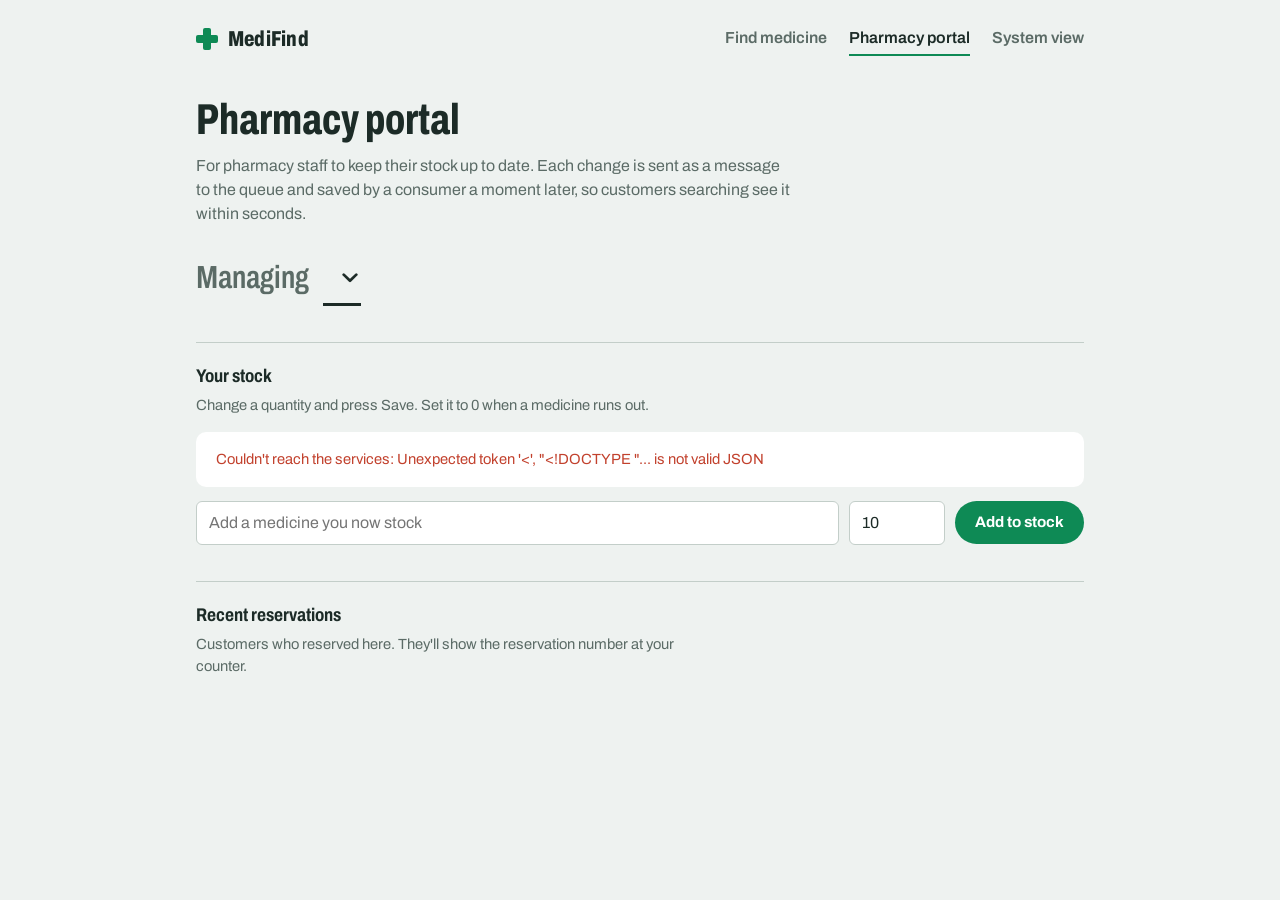
==== frontend/site/pharmacy.html @ 5e0a7fa0 "add pharmacy portal and system view" ====
<!doctype html>
<html lang="en">
<head>
<meta charset="utf-8">
<meta name="viewport" content="width=device-width, initial-scale=1">
<title>MediFind pharmacy portal</title>
<link rel="stylesheet" href="assets/style.css">
</head>
<body>
<div class="wrap">
  <header class="top">
    <a class="brand" href="/"><span class="cross" aria-hidden="true"></span>MediFind</a>
    <nav aria-label="Pages">
      <a href="/">Find medicine</a>
      <a href="pharmacy.html" aria-current="page">Pharmacy portal</a>
      <a href="system.html">System view</a>
    </nav>
  </header>

  <main>
    <div class="page-head">
      <h1>Pharmacy portal</h1>
      <p>For pharmacy staff to keep their stock up to date. Each change is sent as a message to the
         queue and saved by a consumer a moment later, so customers searching see it within seconds.</p>
    </div>

    <div class="picker">
      <label for="pharmacy">Managing</label>
      <select id="pharmacy"></select>
    </div>

    <section class="panel" aria-labelledby="s-title">
      <h2 id="s-title">Your stock</h2>
      <p>Change a quantity and press Save. Set it to 0 when a medicine runs out.</p>
      <ul class="shelf" id="shelf"></ul>
      <form class="add-row" id="add">
        <input type="text" id="new-med" placeholder="Add a medicine you now stock" minlength="2" maxlength="100" required
               aria-label="New medicine name">
        <input type="number" id="new-qty" min="0" max="100000" value="10" required aria-label="Quantity">
        <button class="btn" type="submit">Add to stock</button>
      </form>
      <p class="hint" id="add-status" hidden></p>
    </section>

    <section class="panel" aria-labelledby="b-title" style="margin-bottom: 56px">
      <h2 id="b-title">Recent reservations</h2>
      <p>Customers who reserved here. They'll show the reservation number at your counter.</p>
      <ul class="bookings" id="bookings"></ul>
    </section>
  </main>
</div>

<script>
  const $ = (id) => document.getElementById(id);
  const esc = (s) => String(s).replace(/[&<>"']/g, c => ({"&":"&amp;","<":"&lt;",">":"&gt;",'"':"&quot;","'":"&#39;"}[c]));
  const sleep = (ms) => new Promise(r => setTimeout(r, ms));
  const getJSON = async (url) => {
    const res = await fetch(url);
    const data = await res.json();
    if (!res.ok) throw new Error(data.detail || res.statusText);
    return data;
  };
  const pharmacyId = () => +$("pharmacy").value;

  function timeAgo(iso) {
    const secs = Math.max(0, Math.round((Date.now() - new Date(iso + (iso.endsWith("Z") || iso.includes("+") ? "" : "Z")).getTime()) / 1000));
    if (secs < 5) return "just now";
    if (secs < 60) return `${secs} s ago`;
    if (secs < 3600) return `${Math.floor(secs / 60)} min ago`;
    if (secs < 86400) return `${Math.floor(secs / 3600)} h ago`;
    return `${Math.floor(secs / 86400)} days ago`;
  }

  async function loadPharmacies() {
    const list = await getJSON("/inventory/pharmacies");
    $("pharmacy").innerHTML = list.map(p => `<option value="${p.id}">${esc(p.name)}, ${esc(p.area)}</option>`).join("");
    const fromUrl = new URLSearchParams(location.search).get("id");
    if (fromUrl && list.some(p => p.id === +fromUrl)) $("pharmacy").value = fromUrl;
  }

  // ---------------------------------------------------------- stock list
  async function loadStock() {
    try {
      const { stock } = await getJSON(`/inventory/pharmacies/${pharmacyId()}/stock`);
      $("shelf").innerHTML = stock.map(s => `
        <li data-med="${esc(s.medicine)}" data-updated="${esc(s.updated_at)}">
          <div class="med">${esc(s.medicine)}<small>${s.quantity === 0 ? "Sold out. " : ""}Updated ${timeAgo(s.updated_at)}</small></div>
          <div class="qty"><input type="number" min="0" max="100000" value="${s.quantity}"
               aria-label="Quantity of ${esc(s.medicine)}"></div>
          <button class="reserve save" type="button">Save</button>
        </li>`).join("");
    } catch (e) {
      $("shelf").innerHTML = `<li><span class="error">Couldn't load stock: ${esc(e.message)}</span></li>`;
    }
  }

  async function send(medicine, quantity) {
    const res = await fetch("/pharmacy/stock", { method: "POST", headers: { "Content-Type": "application/json" },
      body: JSON.stringify({ pharmacy_id: pharmacyId(), medicine, quantity }) });
    const data = await res.json();
    if (!res.ok) throw new Error(data.detail || res.statusText);
    return data;
  }

  // Wait until a consumer has saved our update, so staff can see the
  // asynchronous path: accepted -> waiting in queue -> saved.
  async function waitUntilSaved(pid, medicine, quantity, previousUpdate, onWait) {
    const started = performance.now();
    while (performance.now() - started < 5 * 60 * 1000) {
      const { stock } = await getJSON(`/inventory/pharmacies/${pid}/stock`);
      const row = stock.find(s => s.medicine.toLowerCase() === medicine.toLowerCase());
      if (row && row.quantity === quantity && row.updated_at !== previousUpdate) {
        return { took: (performance.now() - started) / 1000, updated: row.updated_at };
      }
      onWait((performance.now() - started) / 1000);
      await sleep(400);
    }
    throw new Error("still not saved after 5 minutes");
  }

  $("shelf").addEventListener("click", async (e) => {
    const btn = e.target.closest("button.save");
    if (!btn) return;
    const li = btn.closest("li");
    const note = li.querySelector("small");
    const quantity = parseInt(li.querySelector("input").value, 10);
    if (!(quantity >= 0)) { note.textContent = "Enter a quantity of 0 or more."; return; }
    const pid = pharmacyId();
    btn.disabled = true;
    try {
      await send(li.dataset.med, quantity);
      note.className = "waiting";
      note.textContent = "Sent. Waiting in the queue for a consumer…";
      const { took, updated } = await waitUntilSaved(pid, li.dataset.med, quantity, li.dataset.updated, (s) => {
        if (s > 3) note.textContent = `Waiting in the queue for ${Math.round(s)} s. Are the consumers running?`;
      });
      note.className = "saved";
      note.textContent = `Saved by a consumer ${took < 0.1 ? "within 0.1 s" : `${took.toFixed(1)} s after you sent it`}. ` +
                         `Customers see ${quantity} now.`;
      li.dataset.updated = updated;
      li.classList.remove("changed"); void li.offsetWidth; li.classList.add("changed");
    } catch (err) {
      note.className = "";
      note.textContent = `Not saved: ${err.message}`;
    } finally {
      btn.disabled = false;
    }
  });

  $("add").addEventListener("submit", async (e) => {
    e.preventDefault();
    const medicine = $("new-med").value.trim();
    const quantity = parseInt($("new-qty").value, 10);
    const status = $("add-status");
    status.hidden = false;
    status.className = "hint";
    try {
      await send(medicine, quantity);
      status.textContent = `Sent ${medicine}. Waiting for a consumer to save it…`;
      const { took } = await waitUntilSaved(pharmacyId(), medicine, quantity, null, () => {});
      status.textContent = `${medicine} added. A consumer saved it ${took < 0.1 ? "within 0.1 s" : `${took.toFixed(1)} s after you sent it`}.`;
      $("new-med").value = "";
      await loadStock();
    } catch (err) {
      status.className = "hint error";
      status.textContent = `Couldn't add ${medicine}: ${err.message}`;
    }
  });

  // ---------------------------------------------------------- reservations
  async function loadBookings() {
    try {
      const { reservations } = await getJSON(`/inventory/pharmacies/${pharmacyId()}/reservations`);
      $("bookings").innerHTML = reservations.length
        ? reservations.map(r => `<li><strong>R-${r.id}</strong>: ${r.quantity} ${r.quantity === 1 ? "strip" : "strips"} of
            ${esc(r.medicine)} <span>for ${esc(r.customer)}, ${timeAgo(r.created_at)}</span></li>`).join("")
        : `<li class="hint">No reservations yet. They appear here when customers press Reserve on the Find medicine page.</li>`;
    } catch (e) {
      $("bookings").innerHTML = `<li class="error">Couldn't load reservations: ${esc(e.message)}</li>`;
    }
  }

  $("pharmacy").addEventListener("change", () => {
    history.replaceState(null, "", `?id=${pharmacyId()}`);
    $("add-status").hidden = true;
    loadStock(); loadBookings();
  });

  (async () => {
    try {
      await loadPharmacies();
      await Promise.all([loadStock(), loadBookings()]);
    } catch (e) {
      $("shelf").innerHTML = `<li><span class="error">Couldn't reach the services: ${esc(e.message)}</span></li>`;
    }
    setInterval(() => { if (!document.hidden) loadBookings(); }, 5000);
  })();
</script>
</body>
</html>
---- frontend/site/assets/style.css ----
/* MediFind shared stylesheet, used by all three pages. */

/* Archivo (SIL Open Font License, see fonts/OFL-LICENSE.txt), bundled so the
   app looks the same without internet access. One variable file covers all
   widths (condensed headings) and weights. */
@font-face {
  font-family: "Archivo";
  src: url("../fonts/archivo.woff2") format("woff2");
  font-weight: 100 900;
  font-stretch: 62% 125%;
  font-display: swap;
}
:root {
  --paper: #eef2f0;       /* cool clinical paper */
  --sheet: #ffffff;
  --ink: #1c2b27;         /* deep green ink */
  --muted: #5b6b66;
  --rule: #c3cec9;
  --cross: #0e8a55;       /* pharmacy-sign green */
  --cross-dark: #0a6b42;
  --cross-soft: #dcefe5;
  --foil: #dde3e5;        /* blister foil */
  --foil-edge: #b6c0c3;
  --pocket-empty: #c9d1d4;
  --low: #c2412d;
  --low-soft: #fbe7e3;
  --font: "Archivo", "Arial Narrow", Arial, sans-serif;
}
* { box-sizing: border-box; }
html { -webkit-text-size-adjust: 100%; }
body { margin: 0; background: var(--paper); color: var(--ink); font-family: var(--font);
       font-size: 16px; line-height: 1.5; font-variation-settings: "wdth" 100; }
.wrap { max-width: 920px; margin: 0 auto; padding: 0 16px; }
:focus-visible { outline: 3px solid var(--cross); outline-offset: 2px; border-radius: 4px; }

/* ---------- header ---------- */
.top { display: flex; align-items: center; justify-content: space-between; gap: 16px;
       padding: 22px 0 0; flex-wrap: wrap; }
.brand { display: flex; align-items: center; gap: 10px; font-size: 1.35rem; font-weight: 800;
         font-variation-settings: "wdth" 75; letter-spacing: .01em; color: var(--ink); text-decoration: none; }
.cross { position: relative; width: 22px; height: 22px; flex: none; }
.cross::before, .cross::after { content: ""; position: absolute; background: var(--cross); border-radius: 2px; }
.cross::before { left: 7px; top: 0; width: 8px; height: 22px; }
.cross::after { top: 7px; left: 0; width: 22px; height: 8px; }
.top p { margin: 0; color: var(--muted); font-size: .95rem; }

/* ---------- the question ---------- */
.ask { margin: 44px 0 0; font-size: clamp(1.7rem, 4.6vw, 2.9rem); line-height: 1.15;
       font-weight: 700; font-variation-settings: "wdth" 72; }
.ask .line { display: flex; align-items: baseline; flex-wrap: wrap; gap: .25em .4em; }
.ask .line + .line { margin-top: .2em; }
.ask label { color: var(--muted); font-weight: 600; }
.ask input, .ask select {
  font: inherit; font-variation-settings: inherit; color: var(--ink); background: transparent;
  border: 0; border-bottom: 3px solid var(--ink); border-radius: 0; padding: 0 .1em .04em; min-width: 0;
}
.ask input { flex: 1 1 8em; }
.ask input::placeholder { color: #9aa8a3; }
.ask select { appearance: none; -webkit-appearance: none; cursor: pointer; padding-right: 1.1em;
  background: url("data:image/svg+xml,%3Csvg xmlns='http://www.w3.org/2000/svg' viewBox='0 0 14 9'%3E%3Cpath d='M1.5 1.5 7 7l5.5-5.5' fill='none' stroke='%231c2b27' stroke-width='2.4' stroke-linecap='round' stroke-linejoin='round'/%3E%3C/svg%3E")
              right .1em center / .5em auto no-repeat; }
.ask select option { font-size: 1rem; }
.ask input:focus-visible, .ask select:focus-visible { outline: none; border-bottom-color: var(--cross); }
.find { font: inherit; font-size: 1rem; font-weight: 700; font-variation-settings: "wdth" 90;
        background: var(--cross); color: #fff; border: 0; border-radius: 999px; padding: 12px 26px;
        cursor: pointer; margin-left: auto; align-self: center; }
.find:hover { background: var(--cross-dark); }

.live { display: inline-flex; align-items: center; gap: 10px; margin-top: 22px; color: var(--muted);
        font-size: .95rem; cursor: pointer; user-select: none; }
.live input { position: absolute; opacity: 0; width: 1px; height: 1px; }
.switch { width: 38px; height: 22px; border-radius: 999px; background: var(--rule); position: relative; transition: background .2s; flex: none; }
.switch::after { content: ""; position: absolute; top: 3px; left: 3px; width: 16px; height: 16px; border-radius: 50%;
                 background: #fff; transition: transform .2s; }
.live input:checked + .switch { background: var(--cross); }
.live input:checked + .switch::after { transform: translateX(16px); }
.live input:focus-visible + .switch { outline: 3px solid var(--cross); outline-offset: 2px; }

/* ---------- status + receipt ---------- */
.status { margin: 40px 0 0; min-height: 1.5em; }
.status b { font-weight: 700; }
.status .how { display: block; color: var(--muted); font-size: .88rem; margin-top: 2px; }
.receipt { display: none; margin-top: 18px; background: var(--sheet); border-left: 5px solid var(--cross);
           padding: 14px 16px; border-radius: 0 6px 6px 0; }
.receipt.show { display: block; }
.receipt.bad { border-left-color: var(--low); background: var(--low-soft); }
.receipt strong { display: block; font-size: 1.05rem; }
.receipt span { color: var(--muted); font-size: .9rem; }

/* ---------- results: strips separated by perforations ---------- */
.results { list-style: none; margin: 18px 0 0; padding: 4px 20px; background: var(--sheet); border-radius: 10px; }
.results:empty { display: none; }
.row { display: grid; grid-template-columns: minmax(0, 1fr) auto auto; align-items: center; gap: 10px 22px;
       padding: 18px 0; }
.row + .row { border-top: 2px dashed var(--rule); }
/* a pharmacy whose stock changed since the last refresh flashes briefly */
.row.changed { animation: changed 2.4s ease-out; }
@keyframes changed {
  0%, 35% { background: #fff4cf; box-shadow: -20px 0 0 #fff4cf, 20px 0 0 #fff4cf; }
  100% { background: transparent; box-shadow: -20px 0 0 transparent, 20px 0 0 transparent; }
}
.who h3 { margin: 0; font-size: 1.15rem; font-weight: 700; font-variation-settings: "wdth" 80; line-height: 1.25; }
.who p { margin: 2px 0 0; color: var(--muted); font-size: .9rem; }
.stock { display: flex; align-items: center; gap: 12px; }
.count { font-size: .92rem; font-variant-numeric: tabular-nums; white-space: nowrap; min-width: 4.6em; }
.count.low { color: var(--low); font-weight: 700; }

.blister { display: grid; grid-template-columns: repeat(5, 18px); gap: 5px 6px; padding: 7px 8px;
           background: var(--foil); border: 1px solid var(--foil-edge); border-radius: 6px; }
.pocket { width: 18px; height: 18px; border-radius: 50%; background: var(--pocket-empty);
          box-shadow: inset 0 1px 2px rgba(28, 43, 39, .25); position: relative; }
.pocket.full { background: #fff; box-shadow: 0 1px 1.5px rgba(28, 43, 39, .35), inset 0 -2px 0 #e6ebec; }
.pocket.full::after { content: ""; position: absolute; left: 4px; right: 4px; top: 8px; height: 1.5px;
                      background: #d3dadc; border-radius: 1px; }   /* score line on the tablet */
.pocket.pop { animation: pop .45s ease-in forwards; }
@keyframes pop {
  30% { transform: translateY(-4px) scale(1.15); }
  100% { transform: translateY(-22px) scale(.6); opacity: 0; }
}

.reserve { font: inherit; font-size: .92rem; font-weight: 700; color: var(--cross-dark); background: var(--cross-soft);
           border: 0; border-radius: 999px; padding: 9px 16px; cursor: pointer; white-space: nowrap; }
.reserve:hover { background: #c9e7d7; }
.reserve:disabled { opacity: .55; cursor: progress; }

.hint { margin: 18px 0 0; color: var(--muted); max-width: 60ch; }
.hint.error { color: var(--low); }

/* ---------- coordinator nodes ---------- */
.system { margin: 64px 0 48px; padding-top: 22px; border-top: 1px solid var(--rule); }
.system h2 { margin: 0; font-size: 1.15rem; font-weight: 700; font-variation-settings: "wdth" 80; }
.system > p { margin: 4px 0 0; color: var(--muted); font-size: .92rem; max-width: 64ch; }
.nodes { display: grid; grid-template-columns: repeat(3, 1fr); margin-top: 18px; }
.node { padding: 4px 18px; }
.node + .node { border-left: 1px solid var(--rule); }
.node:first-child { padding-left: 0; }
.node .num { font-size: 2.6rem; line-height: 1; font-weight: 800; font-variation-settings: "wdth" 62;
             font-variant-numeric: tabular-nums; }
.node .role { display: flex; align-items: center; gap: 8px; margin-top: 6px; font-weight: 700; }
.node .detail { color: var(--muted); font-size: .88rem; margin-top: 2px; }
.dot { width: 9px; height: 9px; border-radius: 50%; background: var(--rule); flex: none; }
.node.leader .num, .node.leader .role { color: var(--cross-dark); }
.node.leader .dot { background: var(--cross); animation: beacon 2s ease-out infinite; }
.node.follower .dot { background: var(--ink); }
.node.down { color: #97a5a0; }
.node.down .num { text-decoration: line-through; text-decoration-thickness: 3px; }
@keyframes beacon {
  0% { box-shadow: 0 0 0 0 rgba(14, 138, 85, .55); }
  70%, 100% { box-shadow: 0 0 0 10px rgba(14, 138, 85, 0); }
}

@media (max-width: 640px) {
  .ask { margin-top: 32px; }
  .ask .line { display: grid; grid-template-columns: 1fr; gap: .1em; }
  .find { margin: 18px 0 0; width: 100%; padding: 14px; }
  .results { padding: 2px 16px; }
  .row { grid-template-columns: 1fr auto; }
  .who { grid-column: 1 / -1; }
  .nodes { grid-template-columns: 1fr; }
  .node, .node:first-child { padding: 12px 0; display: grid; grid-template-columns: 3.2rem 1fr; column-gap: 12px; }
  .node .num { grid-row: span 3; }
  .node .role { margin-top: 0; }
  .node + .node { border-left: 0; border-top: 1px solid var(--rule); }
}
@media (prefers-reduced-motion: reduce) {
  .node.leader .dot, .pocket.pop { animation: none; }
  .row.changed { animation: none; background: #fff4cf; }
  .switch, .switch::after { transition: none; }
}

/* ======================================================================
   Navigation between the three pages
   ====================================================================== */
.top nav { display: flex; flex-wrap: wrap; gap: 4px 22px; }
.top nav a { color: var(--muted); text-decoration: none; font-weight: 600; padding: 4px 0;
             border-bottom: 2px solid transparent; }
.top nav a:hover { color: var(--ink); }
.top nav a[aria-current="page"] { color: var(--ink); border-bottom-color: var(--cross); }

/* Page heading for the pharmacy portal and system view */
.page-head { margin: 40px 0 0; max-width: 66ch; }
.page-head h1 { margin: 0; font-size: clamp(1.9rem, 4.4vw, 2.7rem); line-height: 1.1; font-weight: 750;
                font-variation-settings: "wdth" 72; }
.page-head p { margin: 10px 0 0; color: var(--muted); }

/* Shared section style: a rule above, short heading, one-line explanation */
.panel { margin-top: 36px; padding-top: 20px; border-top: 1px solid var(--rule); }
.panel h2 { margin: 0; font-size: 1.15rem; font-weight: 700; font-variation-settings: "wdth" 80; }
.panel > p { margin: 4px 0 0; color: var(--muted); font-size: .92rem; max-width: 64ch; }
.panel .error { color: var(--low); font-size: .92rem; }
.btn { font: inherit; font-size: .95rem; font-weight: 700; background: var(--cross); color: #fff; border: 0;
       border-radius: 999px; padding: 10px 20px; cursor: pointer; }
.btn:hover { background: var(--cross-dark); }
.btn:disabled { opacity: .55; cursor: progress; }

/* ======================================================================
   System view
   ====================================================================== */
.columns { display: grid; grid-template-columns: minmax(0, 1fr) minmax(0, 1fr); gap: 0 48px; }

/* Queue meter */
.queue { display: flex; align-items: flex-end; gap: 28px; flex-wrap: wrap; margin-top: 16px; }
.figure .big { font-size: 3.4rem; line-height: 1; font-weight: 800; font-variation-settings: "wdth" 62;
               font-variant-numeric: tabular-nums; }
.figure .label { color: var(--muted); font-size: .88rem; }
.figure.warn .big { color: var(--low); }
.meter { margin-top: 14px; height: 10px; background: var(--foil); border-radius: 999px; overflow: hidden; }
.meter span { display: block; height: 100%; width: 0; background: var(--cross); border-radius: 999px;
              transition: width .6s ease; }
.meter.warn span { background: var(--low); }

/* Search pods: one bar per pod */
.pods { list-style: none; margin: 16px 0 0; padding: 0; }
.pods li { display: grid; grid-template-columns: minmax(0, 11rem) minmax(0, 1fr) 3.5rem; gap: 12px;
           align-items: center; padding: 7px 0; }
.pods .name { font-size: .9rem; overflow: hidden; text-overflow: ellipsis; white-space: nowrap; }
.pods .bar { height: 14px; background: var(--foil); border-radius: 3px; overflow: hidden; }
.pods .bar span { display: block; height: 100%; background: var(--cross); transition: width .6s ease; }
.pods .n { text-align: right; font-variant-numeric: tabular-nums; font-size: .9rem; }
.pods li.new .name { color: var(--cross-dark); font-weight: 700; }

/* Activity feed */
.feed { list-style: none; margin: 14px 0 0; padding: 0; max-height: 560px; overflow-y: auto; }
.feed li { display: grid; grid-template-columns: 4.6rem minmax(0, 1fr); gap: 2px 12px; padding: 9px 0 9px 12px;
           border-left: 3px solid var(--rule); }
.feed li + li { margin-top: 2px; }
.feed time { color: var(--muted); font-size: .82rem; font-variant-numeric: tabular-nums; padding-top: 1px; }
.feed .what { font-size: .92rem; }
.feed .detail { grid-column: 2; color: var(--muted); font-size: .82rem; }
.feed li.update { border-left-color: var(--cross); }
.feed li.reserved { border-left-color: #2f5d8c; }
.feed li.reserved-unsafe, .feed li.rejected { border-left-color: var(--low); }
.feed li.skipped { border-left-color: var(--rule); }
.feed li.fresh { animation: changed 2.4s ease-out; }

/* Rush-hour test */
.rush-controls { display: flex; flex-wrap: wrap; gap: 12px 20px; align-items: center; margin-top: 16px; }
.rush-controls .setup { color: var(--muted); font-size: .92rem; }
.rush-round { margin-top: 22px; }
.rush-round h3 { margin: 0; font-size: 1rem; font-weight: 700; }
.rush-round .verdict { margin: 2px 0 0; font-size: .92rem; }
.rush-round .verdict.bad { color: var(--low); font-weight: 700; }
.rush-round .verdict.good { color: var(--cross-dark); font-weight: 700; }
.people { display: flex; flex-wrap: wrap; gap: 6px; margin-top: 10px; }
.person { width: 26px; height: 26px; border-radius: 6px; border: 2px solid var(--rule); background: transparent; }
.person.got { background: var(--cross); border-color: var(--cross); }
.person.over { background: var(--low); border-color: var(--low); }
.person.out { background: var(--sheet); }
.legend { display: flex; flex-wrap: wrap; gap: 6px 18px; margin-top: 16px; color: var(--muted); font-size: .85rem; }
.legend span { display: inline-flex; align-items: center; gap: 6px; }
.legend .person { width: 14px; height: 14px; border-radius: 3px; }

/* ======================================================================
   Pharmacy portal
   ====================================================================== */
.picker { margin-top: 28px; display: flex; flex-wrap: wrap; gap: 10px 14px; align-items: baseline;
          font-size: clamp(1.4rem, 3.4vw, 2rem); font-weight: 700; font-variation-settings: "wdth" 72; }
.picker label { color: var(--muted); font-weight: 600; }
.picker select { font: inherit; font-variation-settings: inherit; color: var(--ink); background: transparent;
  border: 0; border-bottom: 3px solid var(--ink); border-radius: 0; padding: 0 1.1em .04em .1em;
  appearance: none; -webkit-appearance: none; cursor: pointer; max-width: 100%;
  background: url("data:image/svg+xml,%3Csvg xmlns='http://www.w3.org/2000/svg' viewBox='0 0 14 9'%3E%3Cpath d='M1.5 1.5 7 7l5.5-5.5' fill='none' stroke='%231c2b27' stroke-width='2.4' stroke-linecap='round' stroke-linejoin='round'/%3E%3C/svg%3E")
              right .1em center / .5em auto no-repeat; }
.picker select:focus-visible { outline: none; border-bottom-color: var(--cross); }
.picker select option { font-size: 1rem; }

.shelf { list-style: none; margin: 16px 0 0; padding: 4px 20px; background: var(--sheet); border-radius: 10px; }
.shelf li { display: grid; grid-template-columns: minmax(0, 1fr) auto auto; gap: 6px 16px; align-items: center;
            padding: 12px 0; }
.shelf li + li { border-top: 2px dashed var(--rule); }
.shelf .med { font-weight: 700; font-variation-settings: "wdth" 85; }
.shelf .med small { display: block; font-weight: 400; color: var(--muted); font-size: .82rem;
                    font-variation-settings: "wdth" 100; }
.shelf .med small.saved { color: var(--cross-dark); font-weight: 600; }
.shelf .med small.waiting { color: #8a5a00; font-weight: 600; }
.qty { display: flex; align-items: center; gap: 8px; }
.qty input { font: inherit; width: 5.2rem; padding: 7px 10px; border: 1px solid var(--rule); border-radius: 6px;
             background: #fff; color: var(--ink); font-variant-numeric: tabular-nums; }
.qty input:focus-visible { outline: 3px solid var(--cross); outline-offset: 1px; }
.shelf li.changed { animation: changed 2.4s ease-out; }
.add-row { display: flex; flex-wrap: wrap; gap: 10px; margin-top: 14px; align-items: center; }
.add-row input { font: inherit; padding: 9px 12px; border: 1px solid var(--rule); border-radius: 6px; background: #fff;
                 color: var(--ink); }
.add-row input[type=text] { flex: 1 1 14rem; }
.add-row input[type=number] { width: 6rem; }
.bookings { list-style: none; margin: 12px 0 0; padding: 0; }
.bookings li { padding: 8px 0; font-size: .92rem; }
.bookings li + li { border-top: 1px solid var(--rule); }
.bookings span { color: var(--muted); }

@media (max-width: 760px) {
  .columns { grid-template-columns: 1fr; }
  .pods li { grid-template-columns: minmax(0, 1fr) 3rem; }
  .pods .bar { grid-column: 1 / -1; grid-row: 2; }
  .shelf { padding: 2px 16px; }
  .shelf li { grid-template-columns: 1fr auto; }
  .shelf .med { grid-column: 1 / -1; }
}
@media (prefers-reduced-motion: reduce) {
  .feed li.fresh, .shelf li.changed { animation: none; }
  .meter span, .pods .bar span { transition: none; }
}

/* Coordinator nodes inside a narrow column: one row per node */
.columns .nodes { grid-template-columns: 1fr; }
.columns .node, .columns .node:first-child { padding: 12px 0; display: grid; grid-template-columns: 3.2rem 1fr;
                                             column-gap: 14px; }
.columns .node .num { grid-row: span 3; }
.columns .node .role { margin-top: 0; }
.columns .node + .node { border-left: 0; border-top: 1px solid var(--rule); }
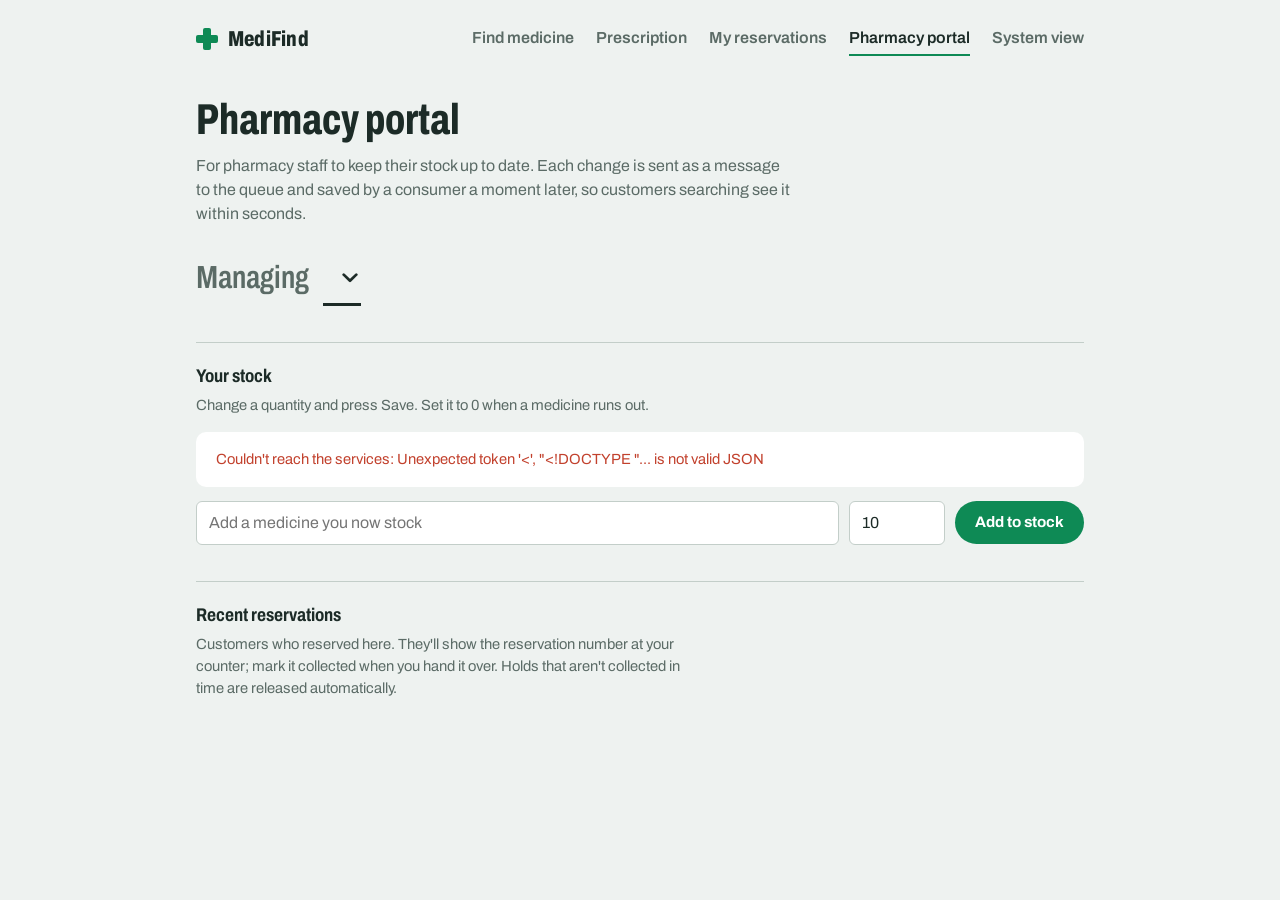
==== commit 4a5e6522: "feat: add prescription, notfication features" ====
--- a/frontend/site/pharmacy.html
+++ b/frontend/site/pharmacy.html
@@ -12,6 +12,8 @@
     <a class="brand" href="/"><span class="cross" aria-hidden="true"></span>MediFind</a>
     <nav aria-label="Pages">
       <a href="/">Find medicine</a>
+      <a href="prescription.html">Prescription</a>
+      <a href="mine.html">My reservations</a>
       <a href="pharmacy.html" aria-current="page">Pharmacy portal</a>
       <a href="system.html">System view</a>
     </nav>
@@ -44,7 +46,7 @@
 
     <section class="panel" aria-labelledby="b-title" style="margin-bottom: 56px">
       <h2 id="b-title">Recent reservations</h2>
-      <p>Customers who reserved here. They'll show the reservation number at your counter.</p>
+      <p>Customers who reserved here. They'll show the reservation number at your counter; mark it collected when you hand it over. Holds that aren't collected in time are released automatically.</p>
       <ul class="bookings" id="bookings"></ul>
     </section>
   </main>
@@ -171,14 +173,35 @@
   async function loadBookings() {
     try {
       const { reservations } = await getJSON(`/inventory/pharmacies/${pharmacyId()}/reservations`);
+      const labels = { active: "Held", cancelled: "Cancelled", expired: "Expired", collected: "Collected" };
       $("bookings").innerHTML = reservations.length
-        ? reservations.map(r => `<li><strong>R-${r.id}</strong>: ${r.quantity} ${r.quantity === 1 ? "strip" : "strips"} of
-            ${esc(r.medicine)} <span>for ${esc(r.customer)}, ${timeAgo(r.created_at)}</span></li>`).join("")
+        ? reservations.map(r => {
+            const left = r.expires_at ? Math.round((new Date(r.expires_at + "Z") - Date.now()) / 60000) : null;
+            const note = r.status === "active"
+              ? (left > 0 ? `held for ${left} more min` : "hold time is up")
+              : `${labels[r.status].toLowerCase()} ${timeAgo(r.closed_at || r.created_at)}`;
+            return `<li><strong>R-${r.id}</strong>: ${r.quantity} ${r.quantity === 1 ? "strip" : "strips"} of
+              ${esc(r.medicine)} <span>for ${esc(r.customer)}, ${note}.</span>
+              <span class="tag ${r.status}">${labels[r.status] || esc(r.status)}</span>
+              ${r.status === "active" ? `<button class="link" type="button" data-collect="${r.id}">Mark collected</button>` : ""}</li>`;
+          }).join("")
         : `<li class="hint">No reservations yet. They appear here when customers press Reserve on the Find medicine page.</li>`;
     } catch (e) {
       $("bookings").innerHTML = `<li class="error">Couldn't load reservations: ${esc(e.message)}</li>`;
     }
   }
+
+  // The customer picked up the medicine: close the hold (the strip stays sold).
+  $("bookings").addEventListener("click", async (e) => {
+    const b = e.target.closest("[data-collect]");
+    if (!b) return;
+    b.disabled = true;
+    try {
+      const res = await fetch(`/inventory/reservations/${b.dataset.collect}/collect`, { method: "POST" });
+      if (!res.ok) throw new Error((await res.json()).detail);
+    } catch (err) { b.textContent = `Couldn't mark it: ${err.message}`; return; }
+    loadBookings();
+  });
 
   $("pharmacy").addEventListener("change", () => {
     history.replaceState(null, "", `?id=${pharmacyId()}`);
--- a/frontend/site/assets/style.css
+++ b/frontend/site/assets/style.css
@@ -31,6 +31,7 @@
 body { margin: 0; background: var(--paper); color: var(--ink); font-family: var(--font);
        font-size: 16px; line-height: 1.5; font-variation-settings: "wdth" 100; }
 .wrap { max-width: 920px; margin: 0 auto; padding: 0 16px; }
+a { color: var(--cross-dark); text-underline-offset: 2px; }
 :focus-visible { outline: 3px solid var(--cross); outline-offset: 2px; border-radius: 4px; }
 
 /* ---------- header ---------- */
@@ -308,3 +309,95 @@
 .columns .node .num { grid-row: span 3; }
 .columns .node .role { margin-top: 0; }
 .columns .node + .node { border-left: 0; border-top: 1px solid var(--rule); }
+
+/* ======================================================================
+   Restock alerts (shown under the header on patient pages)
+   ====================================================================== */
+.alerts:empty { display: none; }
+.alerts { margin-top: 18px; display: grid; gap: 10px; }
+.alert { display: flex; flex-wrap: wrap; align-items: center; justify-content: space-between; gap: 10px 18px;
+         background: var(--cross-soft); border: 1px solid #b9dfcb; border-radius: 10px; padding: 12px 16px; }
+.alert p { margin: 0; max-width: 62ch; }
+.alert-actions { display: flex; align-items: center; gap: 14px; }
+.alert .btn { text-decoration: none; padding: 8px 16px; font-size: .9rem; }
+.link { font: inherit; font-size: .92rem; background: none; border: 0; padding: 4px 0; color: var(--muted);
+        text-decoration: underline; cursor: pointer; }
+.link:hover { color: var(--ink); }
+.notify { margin-top: 12px; }
+
+/* Secondary (outline) button */
+.btn.quiet { background: var(--cross-soft); color: var(--cross-dark); }
+.btn.quiet:hover { background: #c9e7d7; }
+
+/* ======================================================================
+   Prescription page
+   ====================================================================== */
+.rx { margin-top: 28px; background: var(--sheet); border-radius: 10px; padding: 18px 20px; }
+.rx-add { display: flex; flex-wrap: wrap; gap: 10px; }
+.rx-add input { flex: 1 1 16rem; font: inherit; padding: 10px 12px; border: 1px solid var(--rule); border-radius: 6px;
+                background: #fff; color: var(--ink); }
+.chips { list-style: none; margin: 14px 0 0; padding: 0; display: flex; flex-wrap: wrap; gap: 8px; }
+.chips:empty::before { content: "No medicines added yet."; color: var(--muted); font-size: .92rem; }
+.chip { display: inline-flex; align-items: center; gap: 6px; background: var(--paper); border: 1px solid var(--rule);
+        border-radius: 999px; padding: 5px 6px 5px 14px; font-weight: 600; font-size: .95rem; }
+.chip button { width: 24px; height: 24px; border-radius: 50%; border: 0; background: transparent; color: var(--muted);
+               cursor: pointer; font-size: 1.1rem; line-height: 1; }
+.chip button:hover { background: var(--rule); color: var(--ink); }
+.rx-go { display: flex; flex-wrap: wrap; align-items: baseline; gap: 10px 16px; margin-top: 18px; }
+.rx-go .picker { margin-top: 0; font-size: clamp(1.2rem, 2.6vw, 1.5rem); }
+
+.found { list-style: none; margin: 14px 0 0; padding: 4px 20px; background: var(--sheet); border-radius: 10px; }
+.found > li { display: grid; grid-template-columns: minmax(0, 1fr) auto; gap: 8px 20px; align-items: center; padding: 16px 0; }
+.found > li + li { border-top: 2px dashed var(--rule); }
+.found h3 { margin: 0; font-size: 1.1rem; font-weight: 700; font-variation-settings: "wdth" 80; }
+.found .where { color: var(--muted); font-size: .9rem; }
+.found .items { margin: 6px 0 0; font-size: .92rem; }
+.found .done { grid-column: 1 / -1; font-size: .9rem; color: var(--cross-dark); }
+.found .done.bad { color: var(--low); }
+.stop-num { display: inline-flex; align-items: center; justify-content: center; width: 1.7em; height: 1.7em;
+            margin-right: 8px; border-radius: 50%; background: var(--ink); color: #fff; font-size: .85rem;
+            font-variation-settings: "wdth" 100; vertical-align: 2px; }
+.missing { margin-top: 18px; padding: 14px 16px; border-left: 5px solid var(--low); background: var(--low-soft);
+           border-radius: 0 6px 6px 0; }
+.missing p { margin: 0; }
+.missing ul { list-style: none; margin: 8px 0 0; padding: 0; display: grid; gap: 6px; }
+.missing li { display: flex; flex-wrap: wrap; align-items: center; gap: 6px 14px; }
+
+/* ======================================================================
+   My reservations
+   ====================================================================== */
+.name-row { margin-top: 18px; display: flex; flex-wrap: wrap; align-items: center; gap: 10px; color: var(--muted); }
+.name-row input { font: inherit; padding: 8px 12px; border: 1px solid var(--rule); border-radius: 6px; background: #fff;
+                  color: var(--ink); width: 14rem; }
+.holds { list-style: none; margin: 14px 0 0; padding: 4px 20px; background: var(--sheet); border-radius: 10px; }
+.holds:empty { display: none; }
+.holds > li { display: grid; grid-template-columns: 4.6rem minmax(0, 1fr) auto; gap: 6px 18px; align-items: center;
+              padding: 16px 0; }
+.holds > li + li { border-top: 2px dashed var(--rule); }
+.holds .code { font-size: 1.6rem; font-weight: 800; font-variation-settings: "wdth" 62; font-variant-numeric: tabular-nums; }
+.holds .what { font-weight: 700; }
+.holds .where { color: var(--muted); font-size: .9rem; }
+.countdown { font-variant-numeric: tabular-nums; font-size: .92rem; margin-top: 2px; }
+.countdown.soon { color: var(--low); font-weight: 700; }
+.holds.past > li { opacity: .75; }
+.holds.past .code { font-size: 1.25rem; }
+.tag { display: inline-block; font-size: .8rem; font-weight: 700; border-radius: 4px; padding: 2px 8px;
+       background: var(--paper); color: var(--muted); }
+.tag.active { background: var(--cross-soft); color: var(--cross-dark); }
+.tag.expired, .tag.cancelled { background: #f1e9e7; color: #8f3b2c; }
+.tag.collected { background: #e6eefb; color: #2f5d8c; }
+.tag.waiting { background: #fff4cf; color: #7a5600; }
+.tag.notified { background: var(--cross-soft); color: var(--cross-dark); }
+.watch { list-style: none; margin: 12px 0 0; padding: 0; }
+.watch li { display: flex; flex-wrap: wrap; align-items: center; gap: 6px 14px; padding: 9px 0; }
+.watch li + li { border-top: 1px solid var(--rule); }
+.watch .when { color: var(--muted); font-size: .88rem; }
+
+@media (max-width: 640px) {
+  .found > li { grid-template-columns: 1fr; }
+  .holds > li { grid-template-columns: 3.6rem minmax(0, 1fr); }
+  .holds > li > :last-child { grid-column: 1 / -1; justify-self: start; }
+}
+.feed li.cancelled, .feed li.expired { border-left-color: #8f3b2c; }
+.feed li.collected { border-left-color: #2f5d8c; }
+.feed li.notified { border-left-color: #b58a00; }
